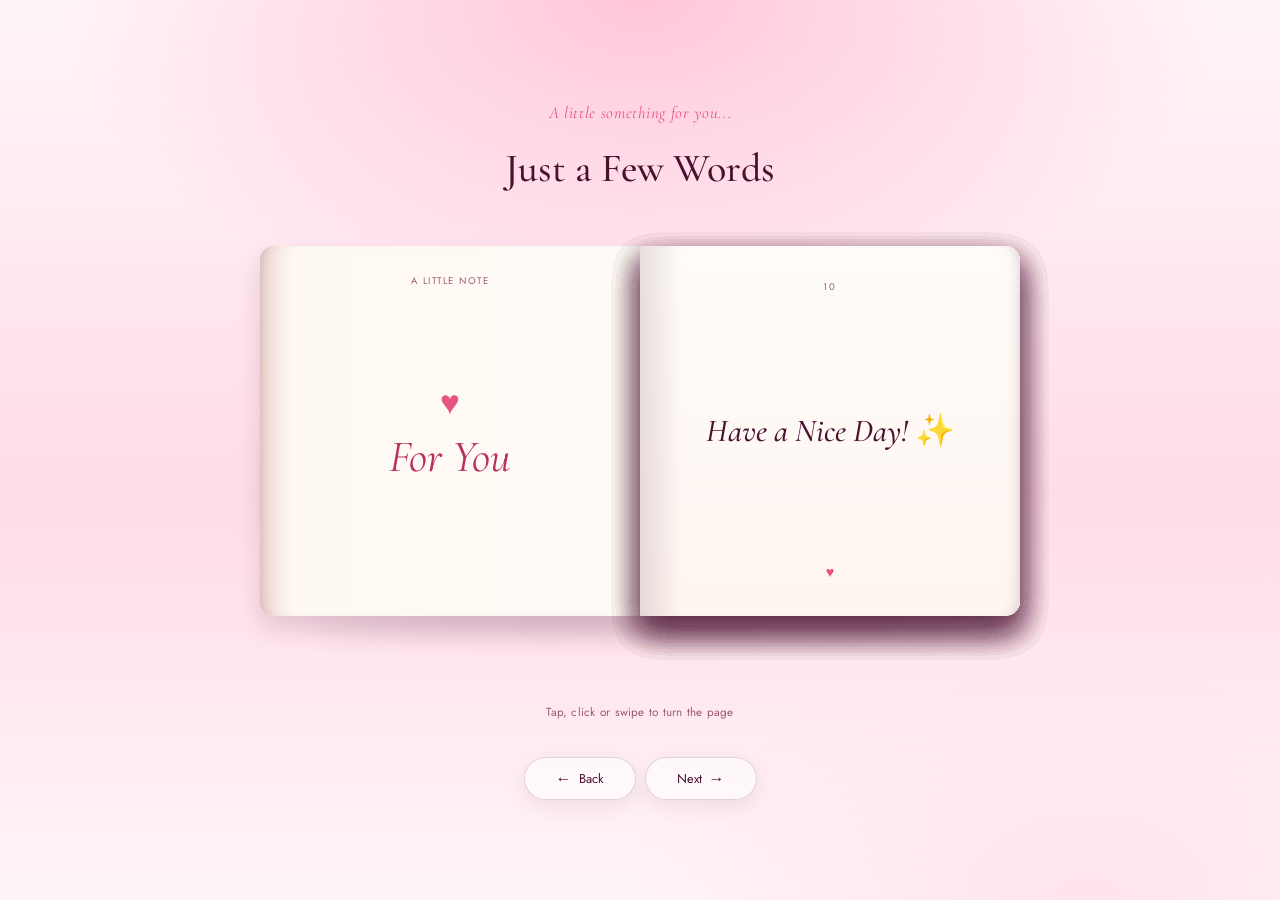
==== album.html @ 17372cab "Add files via upload" ====
<!DOCTYPE html>
<html lang="en">
<head>
    <meta charset="UTF-8">
    <meta name="viewport" content="width=device-width, initial-scale=1.0">
    <title>Album</title>
    <link rel="stylesheet" href="album.css">
</head>

<body>
    <canvas id="bg"></canvas>
    <div class="scene">
        <div class="heading">
            <p class="date">A little something for you...</p><br>
            <h1>Just a Few Words</h1><br><br>
        </div>
        <div class="book-wrap" id="bookWrap">
            <div class="book-shadow"></div>
            <div class="book" id="book">
                <div class="leftpage">
                    <div class="paper-inner">
                        <span class="small-label">A LITTLE NOTE</span>
                        <span class="page-heart">♥</span>
                        <span class="cover-title">For You</span>
                    </div>
                </div>
                <div class="page" data-i="0">
                    <div class="face front">
                        <div class="paper-inner"><span class="page-label">01</span>
                            <p>तुला माहिती...</p>
                        </div>
                    </div>
                    <div class="face back">
                        <div class="paper-inner"></div>
                    </div>
                </div>
                <div class="page" data-i="1">
                    <div class="face front">
                        <div class="paper-inner"><span class="page-label">02</span>
                            <p>तू खूप गोड दिसतेस.</p>
                        </div>
                    </div>
                    <div class="face back">
                        <div class="paper-inner"></div>
                    </div>
                </div>
                <div class="page" data-i="2">
                    <div class="face front">
                        <div class="paper-inner"><span class="page-label">03</span>
                            <p>तुझे डोळे...</p>
                        </div>
                    </div>
                    <div class="face back">
                        <div class="paper-inner"></div>
                    </div>
                </div>
                <div class="page" data-i="3">
                    <div class="face front">
                        <div class="paper-inner"><span class="page-label">04</span>
                            <p>तुझं हसू...</p>
                        </div>
                    </div>
                    <div class="face back">
                        <div class="paper-inner"></div>
                    </div>
                </div>
                <div class="page" data-i="4">
                    <div class="face front">
                        <div class="paper-inner"><span class="page-label">05</span>
                            <p>एखाद्याला घायाळ करतील.</p>
                        </div>
                    </div>
                    <div class="face back">
                        <div class="paper-inner"></div>
                    </div>
                </div>
                <div class="page" data-i="5">
                    <div class="face front">
                        <div class="paper-inner"><span class="page-label">06</span>
                            <p>खरंच खूप भारी आहेस तू.</p>
                        </div>
                    </div>
                    <div class="face back">
                        <div class="paper-inner"></div>
                    </div>
                </div>
                <div class="page" data-i="6">
                    <div class="face front">
                        <div class="paper-inner"><span class="page-label">07</span>
                            <p>म्हणूनच Maybe I Like You. <span class="heart">♥</span></p>
                        </div>
                    </div>
                    <div class="face back">
                        <div class="paper-inner"></div>
                    </div>
                </div>
                <div class="page" data-i="7">
                    <div class="face front">
                        <div class="paper-inner"><span class="page-label">08</span>
                            <p>काही चुकलं असेल तर Sorry.</p>
                        </div>
                    </div>
                    <div class="face back">
                        <div class="paper-inner"></div>
                    </div>
                </div>
                <div class="page" data-i="8">
                    <div class="face front">
                        <div class="paper-inner"><span class="page-label">09</span>
                            <p>Once Again, Happy Birthday! <span class="emoji">🎂</span></p>
                        </div>
                    </div>
                    <div class="face back">
                        <div class="paper-inner"></div>
                    </div>
                </div>
                <div class="page" data-i="9">
                    <div class="face front last-page">
                        <div class="paper-inner"><span class="page-label">10</span>
                            <p>Have a Nice Day! <span class="emoji">✨</span></p><span class="bottom-heart">♥</span>
                        </div>
                    </div>
                    <div class="face back">
                        <div class="paper-inner"></div>
                    </div>
                </div>
            </div>
        </div>
        <div class="controls"><br><br><br>
            <p class="book-hint" id="hint">Tap, click or swipe to turn the page</p><br>
            <div class="turns">
                <button class="turn prev" id="prevBtn" type="button"><span
                        class="arrow">←</span><span>Back</span></button>
                <button class="turn next" id="nextBtn" type="button"><span>Next</span><span
                        class="arrow">→</span></button>
            </div>
        </div>
        <div class="trail" id="trail" aria-label="Page progress"></div>
    </div>
    <script src="album_fixed.js"></script>
</body>

</html>
---- album.css ----
@import url('https://fonts.googleapis.com/css2?family=Cormorant+Garamond:ital,wght@0,400;0,500;0,600;1,500;1,600&family=Jost:wght@300;400;500&display=swap');

:root {
    --bg-a: #fff5f8;
    --bg-b: #ffdce9;
    --bg-c: #ffc6da;
    --rose: #e75480;
    --rose-deep: #b92f5d;
    --text: #4a1030;
    --muted: #9c5a72;
    --line: rgba(74, 16, 48, .16);
    --gold: #d9a54a;
    --ease: cubic-bezier(.22, .68, .28, 1)
}

* {
    box-sizing: border-box
}

html,
body {
    margin: 0;
    width: 100%;
    min-height: 100%;
    overflow: hidden;
    font-family: Jost, sans-serif;
    color: var(--text)
}

body {
    min-height: 100vh;
    display: flex;
    align-items: center;
    justify-content: center;
    background: radial-gradient(ellipse 70% 55% at 50% 0%, var(--bg-c), transparent 65%), radial-gradient(ellipse 60% 45% at 85% 100%, #ffe3ed, transparent 60%), linear-gradient(180deg, var(--bg-a), var(--bg-b) 55%, var(--bg-a))
}

canvas#bg {
    position: fixed;
    inset: 0;
    width: 100%;
    height: 100%;
    z-index: 0;
    pointer-events: none
}

.scene {
    position: relative;
    z-index: 2;
    width: 100%;
    min-height: 100vh;
    padding: 22px 16px 20px;
    display: flex;
    flex-direction: column;
    align-items: center;
    justify-content: center;
    gap: 12px
}

.heading {
    text-align: center;
    animation: titleIn .9s var(--ease) both
}

.date {
    margin: 0 0 2px;
    color: var(--rose);
    font-family: 'Cormorant Garamond', serif;
    font-style: italic;
    font-size: clamp(.82rem, 2.3vw, 1.05rem);
    letter-spacing: .04em
}

h1 {
    margin: 0;
    font-family: 'Cormorant Garamond', serif;
    font-size: clamp(1.7rem, 4.5vw, 2.5rem);
    font-weight: 500;
    line-height: 1
}

.book-wrap {
    position: relative;
    width: min(88vw, 760px);
    height: min(59vw, 370px);
    min-height: 235px;
    max-height: 370px;
    perspective: 2400px;
    touch-action: pan-y;
    animation: bookIn 1s .12s var(--ease) both
}

.book-shadow {
    position: absolute;
    left: 6%;
    right: 6%;
    bottom: -17px;
    height: 24px;
    background: rgba(74, 16, 48, .18);
    filter: blur(14px);
    border-radius: 50%
}

.book {
    position: absolute;
    inset: 0;
    transform-style: preserve-3d
}

.leftpage {
    position: absolute;
    inset: 0 auto 0 0;
    width: 50%;
    background: linear-gradient(90deg, #f0d8d2, #fff9f3 9%, #fffaf6);
    border-radius: 14px 3px 3px 14px;
    box-shadow: inset 10px 0 18px -15px rgba(74, 16, 48, .38), 0 13px 25px rgba(74, 16, 48, .14);
    display: flex;
    align-items: center;
    justify-content: center;
    padding: 16px
}

.paper-inner {
    width: 100%;
    height: 100%;
    display: flex;
    align-items: center;
    justify-content: center;
    flex-direction: column;
    text-align: center;
    position: relative
}

.small-label,
.page-label {
    position: absolute;
    top: 12px;
    font-family: Jost, sans-serif;
    font-size: .6rem;
    letter-spacing: .16em;
    color: var(--muted)
}

.small-label {
    left: 50%;
    transform: translateX(-50%)
}

.cover-title {
    font-family: 'Cormorant Garamond', serif;
    font-size: clamp(1.7rem, 4.5vw, 2.8rem);
    font-style: italic;
    color: var(--rose-deep);
    animation: softFloat 3s ease-in-out infinite
}

.page-heart {
    margin-bottom: 3px;
    font-size: clamp(1.4rem, 3.5vw, 2.1rem);
    color: var(--rose);
    animation: heartPulse 1.8s ease-in-out infinite
}

.page {
    position: absolute;
    top: 0;
    bottom: 0;
    left: 50%;
    width: 50%;
    transform-style: preserve-3d;
    transform-origin: left center;
    transition: transform 1.1s cubic-bezier(.45, .05, .35, 1);
    cursor: pointer
}

.face {
    position: absolute;
    inset: 0;
    display: flex;
    align-items: center;
    justify-content: center;
    padding: 22px clamp(18px, 3.5vw, 48px);
    text-align: center;
    backface-visibility: hidden;
    -webkit-backface-visibility: hidden;
    border-radius: 2px 15px 15px 2px;
    overflow: hidden
}

.front {
    z-index: 2;
    background: linear-gradient(90deg, rgba(74, 16, 48, .13), transparent 11%), linear-gradient(180deg, #fffdfa, #fff6f1);
    box-shadow: 0 15px 30px rgba(74, 16, 48, .17), inset -12px 0 18px -17px rgba(74, 16, 48, .4)
}

.back {
    transform: rotateY(180deg);
    background: linear-gradient(90deg, rgba(74, 16, 48, .11), transparent 12%), linear-gradient(180deg, #fbeee8, #f6e3dc)
}

.face:after {
    content: "";
    position: absolute;
    inset: 0;
    pointer-events: none;
    background: repeating-linear-gradient(0deg, rgba(120, 70, 50, .025) 0 1px, transparent 1px 4px);
    opacity: .6
}

.face p {
    position: relative;
    z-index: 2;
    margin: 0;
    max-width: 12em;
    font-family: 'Cormorant Garamond', serif;
    font-style: italic;
    font-weight: 500;
    font-size: clamp(1.25rem, 3.1vw, 2rem);
    line-height: 1.25;
    color: var(--text);
    text-wrap: balance;
    animation: textIn .8s .18s var(--ease) both
}

.page.flipping .front {
    box-shadow: inset 0 0 45px rgba(74, 16, 48, .14), 0 15px 30px rgba(74, 16, 48, .17)
}

.page.flipped {
    transform: rotateY(-180deg)
}

.page.flipped .front {
    pointer-events: none
}

.page.flipped .back p,
.page.flipping .front p {
    animation: textIn .75s var(--ease) both
}

.page-label {
    left: 50%;
    transform: translateX(-50%)
}

.heart {
    color: var(--rose);
    animation: heartPulse 1.8s ease-in-out infinite;
    display: inline-block
}

.emoji {
    font-style: normal
}

.bottom-heart {
    position: absolute;
    bottom: 12px;
    color: var(--rose);
    font-size: .9rem
}

.controls {
    display: flex;
    flex-direction: column;
    align-items: center;
    gap: 7px;
    min-height: 67px;
    animation: controlsIn .9s .25s var(--ease) both
}

.book-hint {
    margin: 0;
    color: var(--muted);
    font-size: .73rem;
    letter-spacing: .02em;
    text-align: center
}

.turns {
    display: flex;
    align-items: center;
    justify-content: center;
    gap: 9px
}

.turn {
    display: inline-flex;
    align-items: center;
    justify-content: center;
    gap: 7px;
    min-width: 112px;
    padding: 9px 14px;
    border: 1px solid var(--line);
    border-radius: 999px;
    background: rgba(255, 255, 255, .62);
    backdrop-filter: blur(8px);
    color: var(--text);
    font: 400 .8rem Jost, sans-serif;
    cursor: pointer;
    transition: .3s var(--ease);
    box-shadow: 0 7px 20px rgba(74, 16, 48, .08)
}

.turn:hover {
    transform: translateY(-2px);
    border-color: var(--rose);
    background: rgba(255, 255, 255, .86)
}

.turn:active {
    transform: scale(.96)
}

.turn:disabled {
    opacity: .35;
    cursor: default;
    transform: none
}

.arrow {
    font-size: 1rem;
    transition: transform .3s var(--ease)
}

.turn.prev:hover .arrow {
    transform: translateX(-3px)
}

.turn.next:hover .arrow {
    transform: translateX(3px)
}

.trail {
    position: fixed;
    bottom: 10px;
    left: 50%;
    transform: translateX(-50%);
    display: flex;
    gap: 6px;
    z-index: 8
}

.trail span {
    width: 5px;
    height: 5px;
    border-radius: 50%;
    background: rgba(74, 16, 48, .18);
    transition: .35s
}

.trail span.done {
    background: rgba(74, 16, 48, .18)
}

.trail span.now {
    width: 5px;
    border-radius: 50%;
    background: rgba(74, 16, 48, .18);
    box-shadow: none
}

body.leaving .scene {
    animation: fadeOut .65s var(--ease) forwards
}

@keyframes titleIn {
    from {
        opacity: 0;
        transform: translateY(-15px)
    }

    to {
        opacity: 1;
        transform: translateY(0)
    }
}

@keyframes bookIn {
    from {
        opacity: 0;
        transform: translateY(18px) scale(.97)
    }

    to {
        opacity: 1;
        transform: translateY(0) scale(1)
    }
}

@keyframes controlsIn {
    from {
        opacity: 0;
        transform: translateY(12px)
    }

    to {
        opacity: 1;
        transform: translateY(0)
    }
}

@keyframes textIn {
    from {
        opacity: 0;
        transform: translateY(12px) scale(.97)
    }

    to {
        opacity: 1;
        transform: translateY(0) scale(1)
    }
}

@keyframes softFloat {

    0%,
    100% {
        transform: translateY(0)
    }

    50% {
        transform: translateY(-3px)
    }
}

@keyframes heartPulse {

    0%,
    100% {
        transform: scale(1)
    }

    50% {
        transform: scale(1.08)
    }
}

@keyframes fadeOut {
    to {
        opacity: 0;
        transform: scale(.98);
        filter: blur(2px)
    }
}

@media(max-width:600px) {
    .scene {
        padding: 12px 9px 24px;
        gap: 8px
    }

    .heading {
        margin-bottom: 1px
    }

    .date {
        font-size: .76rem
    }

    h1 {
        font-size: 1.55rem
    }

    .book-wrap {
        width: 94vw;
        height: 60vw;
        min-height: 205px;
        max-height: 275px
    }

    .face {
        padding: 21px 13px
    }

    .face p {
        font-size: clamp(1.03rem, 5.4vw, 1.42rem);
        line-height: 1.2;
        max-width: 10.5em
    }

    .leftpage {
        padding: 9px
    }

    .cover-title {
        font-size: 1.55rem
    }

    .page-heart {
        font-size: 1.25rem
    }

    .small-label,
    .page-label {
        top: 9px;
        font-size: .47rem
    }

    .bottom-heart {
        bottom: 8px;
        font-size: .75rem
    }

    .controls {
        gap: 5px;
        min-height: 59px
    }

    .book-hint {
        font-size: .63rem
    }

    .turns {
        gap: 6px
    }

    .turn {
        min-width: 92px;
        padding: 8px 10px;
        font-size: .72rem
    }

    .trail {
        bottom: 7px;
        gap: 5px
    }

    .trail span {
        width: 4px;
        height: 4px
    }

    .trail span.now {
        width: 4px
    }
}

@media(max-width:380px) {
    .scene {
        padding-top: 8px;
        gap: 6px
    }

    h1 {
        font-size: 1.4rem
    }

    .book-wrap {
        height: 58vw;
        min-height: 190px;
        max-height: 235px
    }

    .face {
        padding: 18px 10px
    }

    .face p {
        font-size: 1rem
    }

    .turn {
        min-width: 85px;
        padding: 7px 8px;
        font-size: .68rem
    }

    .book-hint {
        font-size: .58rem
    }
}

@media(max-height:650px) and (min-width:601px) {
    .scene {
        padding: 8px 16px;
        gap: 7px
    }

    .book-wrap {
        height: min(55vh, 320px)
    }

    .controls {
        min-height: 55px
    }
}

@media(prefers-reduced-motion:reduce) {

    .page,
    .turn,
    .trail span,
    .heading,
    .book-wrap,
    .controls,
    .face p,
    .cover-title,
    .page-heart,
    .heart {
        animation: none;
        transition: none
    }
}
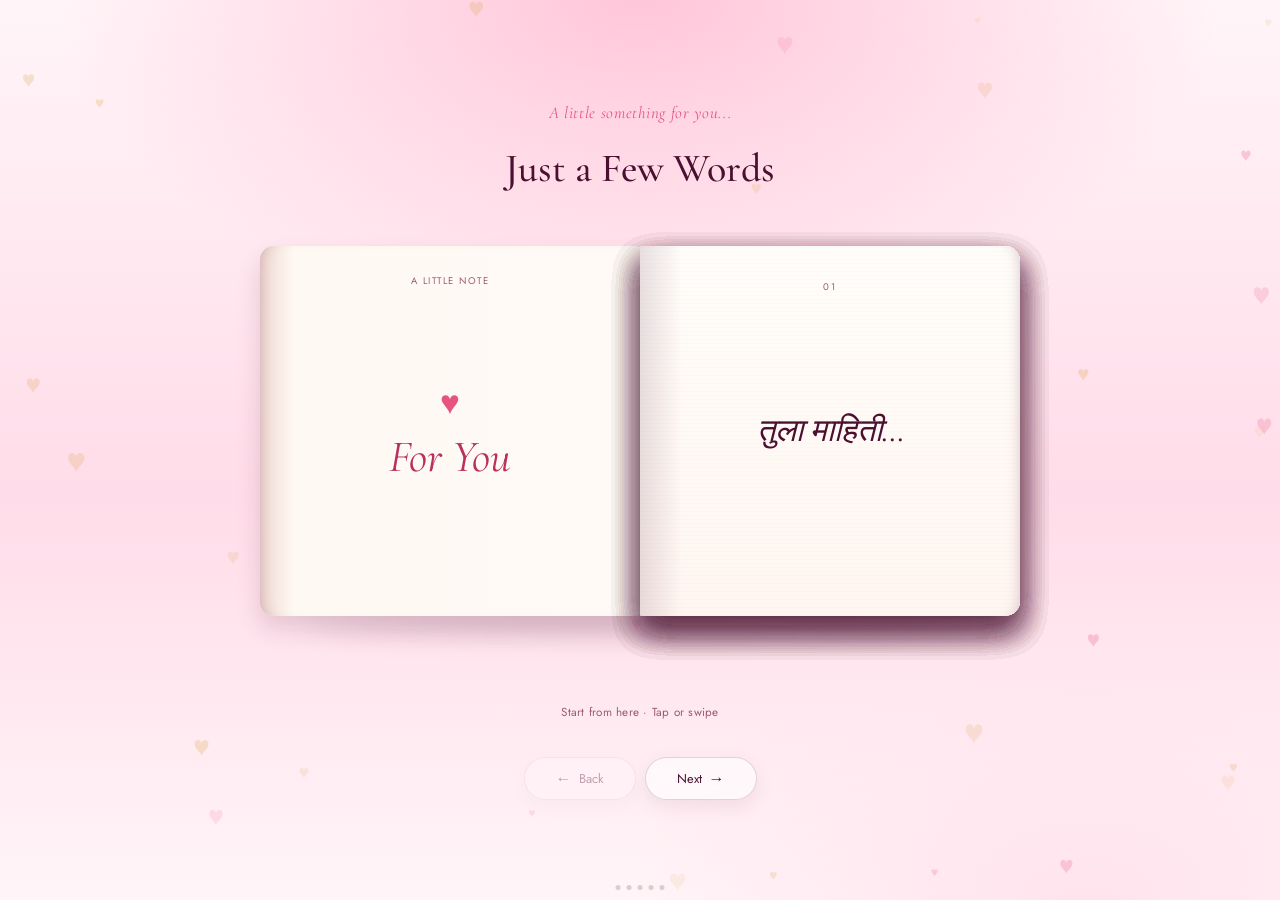
==== commit e4645632: "Add files via upload" ====
--- a/album.html
+++ b/album.html
@@ -1,143 +1,49 @@
 <!DOCTYPE html>
 <html lang="en">
 <head>
-    <meta charset="UTF-8">
-    <meta name="viewport" content="width=device-width, initial-scale=1.0">
-    <title>Album</title>
-    <link rel="stylesheet" href="album.css">
+<meta charset="UTF-8">
+<meta name="viewport" content="width=device-width, initial-scale=1.0">
+<title>A Little Birthday Book</title>
+<link rel="stylesheet" href="album.css">
 </head>
-
 <body>
-    <canvas id="bg"></canvas>
-    <div class="scene">
-        <div class="heading">
-            <p class="date">A little something for you...</p><br>
-            <h1>Just a Few Words</h1><br><br>
-        </div>
-        <div class="book-wrap" id="bookWrap">
-            <div class="book-shadow"></div>
-            <div class="book" id="book">
-                <div class="leftpage">
-                    <div class="paper-inner">
-                        <span class="small-label">A LITTLE NOTE</span>
-                        <span class="page-heart">♥</span>
-                        <span class="cover-title">For You</span>
-                    </div>
-                </div>
-                <div class="page" data-i="0">
-                    <div class="face front">
-                        <div class="paper-inner"><span class="page-label">01</span>
-                            <p>तुला माहिती...</p>
-                        </div>
-                    </div>
-                    <div class="face back">
-                        <div class="paper-inner"></div>
-                    </div>
-                </div>
-                <div class="page" data-i="1">
-                    <div class="face front">
-                        <div class="paper-inner"><span class="page-label">02</span>
-                            <p>तू खूप गोड दिसतेस.</p>
-                        </div>
-                    </div>
-                    <div class="face back">
-                        <div class="paper-inner"></div>
-                    </div>
-                </div>
-                <div class="page" data-i="2">
-                    <div class="face front">
-                        <div class="paper-inner"><span class="page-label">03</span>
-                            <p>तुझे डोळे...</p>
-                        </div>
-                    </div>
-                    <div class="face back">
-                        <div class="paper-inner"></div>
-                    </div>
-                </div>
-                <div class="page" data-i="3">
-                    <div class="face front">
-                        <div class="paper-inner"><span class="page-label">04</span>
-                            <p>तुझं हसू...</p>
-                        </div>
-                    </div>
-                    <div class="face back">
-                        <div class="paper-inner"></div>
-                    </div>
-                </div>
-                <div class="page" data-i="4">
-                    <div class="face front">
-                        <div class="paper-inner"><span class="page-label">05</span>
-                            <p>एखाद्याला घायाळ करतील.</p>
-                        </div>
-                    </div>
-                    <div class="face back">
-                        <div class="paper-inner"></div>
-                    </div>
-                </div>
-                <div class="page" data-i="5">
-                    <div class="face front">
-                        <div class="paper-inner"><span class="page-label">06</span>
-                            <p>खरंच खूप भारी आहेस तू.</p>
-                        </div>
-                    </div>
-                    <div class="face back">
-                        <div class="paper-inner"></div>
-                    </div>
-                </div>
-                <div class="page" data-i="6">
-                    <div class="face front">
-                        <div class="paper-inner"><span class="page-label">07</span>
-                            <p>म्हणूनच Maybe I Like You. <span class="heart">♥</span></p>
-                        </div>
-                    </div>
-                    <div class="face back">
-                        <div class="paper-inner"></div>
-                    </div>
-                </div>
-                <div class="page" data-i="7">
-                    <div class="face front">
-                        <div class="paper-inner"><span class="page-label">08</span>
-                            <p>काही चुकलं असेल तर Sorry.</p>
-                        </div>
-                    </div>
-                    <div class="face back">
-                        <div class="paper-inner"></div>
-                    </div>
-                </div>
-                <div class="page" data-i="8">
-                    <div class="face front">
-                        <div class="paper-inner"><span class="page-label">09</span>
-                            <p>Once Again, Happy Birthday! <span class="emoji">🎂</span></p>
-                        </div>
-                    </div>
-                    <div class="face back">
-                        <div class="paper-inner"></div>
-                    </div>
-                </div>
-                <div class="page" data-i="9">
-                    <div class="face front last-page">
-                        <div class="paper-inner"><span class="page-label">10</span>
-                            <p>Have a Nice Day! <span class="emoji">✨</span></p><span class="bottom-heart">♥</span>
-                        </div>
-                    </div>
-                    <div class="face back">
-                        <div class="paper-inner"></div>
-                    </div>
-                </div>
-            </div>
-        </div>
-        <div class="controls"><br><br><br>
-            <p class="book-hint" id="hint">Tap, click or swipe to turn the page</p><br>
-            <div class="turns">
-                <button class="turn prev" id="prevBtn" type="button"><span
-                        class="arrow">←</span><span>Back</span></button>
-                <button class="turn next" id="nextBtn" type="button"><span>Next</span><span
-                        class="arrow">→</span></button>
-            </div>
-        </div>
-        <div class="trail" id="trail" aria-label="Page progress"></div>
-    </div>
-    <script src="album_fixed.js"></script>
+<canvas id="bg"></canvas>
+<div class="scene">
+<div class="heading">
+<p class="date">A little something for you...</p><br>
+<h1>Just a Few Words</h1><br><br>
+</div>
+<div class="book-wrap" id="bookWrap">
+<div class="book-shadow"></div>
+<div class="book" id="book">
+<div class="leftpage">
+<div class="paper-inner">
+<span class="small-label">A LITTLE NOTE</span>
+<span class="page-heart">♥</span>
+<span class="cover-title">For You</span>
+</div>
+</div>
+<div class="page" data-i="0"><div class="face front"><div class="paper-inner"><span class="page-label">01</span><p>तुला माहिती...</p></div></div><div class="face back"><div class="paper-inner"></div></div></div>
+<div class="page" data-i="1"><div class="face front"><div class="paper-inner"><span class="page-label">02</span><p>तू खूप गोड दिसतेस.</p></div></div><div class="face back"><div class="paper-inner"></div></div></div>
+<div class="page" data-i="2"><div class="face front"><div class="paper-inner"><span class="page-label">03</span><p>तुझे डोळे...</p></div></div><div class="face back"><div class="paper-inner"></div></div></div>
+<div class="page" data-i="3"><div class="face front"><div class="paper-inner"><span class="page-label">04</span><p>तुझं हसू...</p></div></div><div class="face back"><div class="paper-inner"></div></div></div>
+<div class="page" data-i="4"><div class="face front"><div class="paper-inner"><span class="page-label">05</span><p>एखाद्याला घायाळ करतील.</p></div></div><div class="face back"><div class="paper-inner"></div></div></div>
+<div class="page" data-i="5"><div class="face front"><div class="paper-inner"><span class="page-label">06</span><p>खरंच खूप भारी आहेस तू.</p></div></div><div class="face back"><div class="paper-inner"></div></div></div>
+<div class="page" data-i="6"><div class="face front"><div class="paper-inner"><span class="page-label">07</span><p>म्हणूनच Maybe I Like You. <span class="heart">♥</span></p></div></div><div class="face back"><div class="paper-inner"></div></div></div>
+<div class="page" data-i="7"><div class="face front"><div class="paper-inner"><span class="page-label">08</span><p>काही चुकलं असेल तर Sorry.</p></div></div><div class="face back"><div class="paper-inner"></div></div></div>
+<div class="page" data-i="8"><div class="face front"><div class="paper-inner"><span class="page-label">09</span><p>Once Again, Happy Birthday! <span class="emoji">🎂</span></p></div></div><div class="face back"><div class="paper-inner"></div></div></div>
+<div class="page" data-i="9"><div class="face front last-page"><div class="paper-inner"><span class="page-label">10</span><p>Have a Nice Day! <span class="emoji">✨</span></p><span class="bottom-heart">♥</span></div></div><div class="face back"><div class="paper-inner"></div></div></div>
+</div>
+</div>
+<div class="controls"><br><br><br>
+<p class="book-hint" id="hint">Tap, click or swipe to turn the page</p><br>
+<div class="turns">
+<button class="turn prev" id="prevBtn" type="button"><span class="arrow">←</span><span>Back</span></button>
+<button class="turn next" id="nextBtn" type="button"><span>Next</span><span class="arrow">→</span></button>
+</div>
+</div>
+<div class="trail" id="trail" aria-label="Page progress"></div>
+</div>
+<script src="album.js"></script>
 </body>
-
-</html>+</html>
--- a/album.css
+++ b/album.css
@@ -1,605 +1,93 @@
 @import url('https://fonts.googleapis.com/css2?family=Cormorant+Garamond:ital,wght@0,400;0,500;0,600;1,500;1,600&family=Jost:wght@300;400;500&display=swap');
-
-:root {
-    --bg-a: #fff5f8;
-    --bg-b: #ffdce9;
-    --bg-c: #ffc6da;
-    --rose: #e75480;
-    --rose-deep: #b92f5d;
-    --text: #4a1030;
-    --muted: #9c5a72;
-    --line: rgba(74, 16, 48, .16);
-    --gold: #d9a54a;
-    --ease: cubic-bezier(.22, .68, .28, 1)
+:root{--bg-a:#fff5f8;--bg-b:#ffdce9;--bg-c:#ffc6da;--rose:#e75480;--rose-deep:#b92f5d;--text:#4a1030;--muted:#9c5a72;--line:rgba(74,16,48,.16);--gold:#d9a54a;--ease:cubic-bezier(.22,.68,.28,1)}
+*{box-sizing:border-box}
+html,body{margin:0;width:100%;min-height:100%;overflow:hidden;font-family:Jost,sans-serif;color:var(--text)}
+body{min-height:100vh;display:flex;align-items:center;justify-content:center;background:radial-gradient(ellipse 70% 55% at 50% 0%,var(--bg-c),transparent 65%),radial-gradient(ellipse 60% 45% at 85% 100%,#ffe3ed,transparent 60%),linear-gradient(180deg,var(--bg-a),var(--bg-b) 55%,var(--bg-a))}
+canvas#bg{position:fixed;inset:0;width:100%;height:100%;z-index:0;pointer-events:none}
+.scene{position:relative;z-index:2;width:100%;min-height:100vh;padding:22px 16px 20px;display:flex;flex-direction:column;align-items:center;justify-content:center;gap:12px}
+.heading{text-align:center;animation:titleIn .9s var(--ease) both}
+.date{margin:0 0 2px;color:var(--rose);font-family:'Cormorant Garamond',serif;font-style:italic;font-size:clamp(.82rem,2.3vw,1.05rem);letter-spacing:.04em}
+h1{margin:0;font-family:'Cormorant Garamond',serif;font-size:clamp(1.7rem,4.5vw,2.5rem);font-weight:500;line-height:1}
+.book-wrap{position:relative;width:min(88vw,760px);height:min(59vw,370px);min-height:235px;max-height:370px;perspective:2400px;touch-action:pan-y;animation:bookIn 1s .12s var(--ease) both}
+.book-shadow{position:absolute;left:6%;right:6%;bottom:-17px;height:24px;background:rgba(74,16,48,.18);filter:blur(14px);border-radius:50%}
+.book{position:absolute;inset:0;transform-style:preserve-3d}
+.leftpage{position:absolute;inset:0 auto 0 0;width:50%;background:linear-gradient(90deg,#f0d8d2,#fff9f3 9%,#fffaf6);border-radius:14px 3px 3px 14px;box-shadow:inset 10px 0 18px -15px rgba(74,16,48,.38),0 13px 25px rgba(74,16,48,.14);display:flex;align-items:center;justify-content:center;padding:16px}
+.paper-inner{width:100%;height:100%;display:flex;align-items:center;justify-content:center;flex-direction:column;text-align:center;position:relative}
+.small-label,.page-label{position:absolute;top:12px;font-family:Jost,sans-serif;font-size:.6rem;letter-spacing:.16em;color:var(--muted)}
+.small-label{left:50%;transform:translateX(-50%)}
+.cover-title{font-family:'Cormorant Garamond',serif;font-size:clamp(1.7rem,4.5vw,2.8rem);font-style:italic;color:var(--rose-deep);animation:softFloat 3s ease-in-out infinite}
+.page-heart{margin-bottom:3px;font-size:clamp(1.4rem,3.5vw,2.1rem);color:var(--rose);animation:heartPulse 1.8s ease-in-out infinite}
+.page{position:absolute;top:0;bottom:0;left:50%;width:50%;transform-style:preserve-3d;transform-origin:left center;transition:transform 1.1s cubic-bezier(.45,.05,.35,1);cursor:pointer}
+.face{position:absolute;inset:0;display:flex;align-items:center;justify-content:center;padding:22px clamp(18px,3.5vw,48px);text-align:center;backface-visibility:hidden;-webkit-backface-visibility:hidden;border-radius:2px 15px 15px 2px;overflow:hidden}
+.front{z-index:2;background:linear-gradient(90deg,rgba(74,16,48,.13),transparent 11%),linear-gradient(180deg,#fffdfa,#fff6f1);box-shadow:0 15px 30px rgba(74,16,48,.17),inset -12px 0 18px -17px rgba(74,16,48,.4)}
+.back{transform:rotateY(180deg);background:linear-gradient(90deg,rgba(74,16,48,.11),transparent 12%),linear-gradient(180deg,#fbeee8,#f6e3dc)}
+.face:after{content:"";position:absolute;inset:0;pointer-events:none;background:repeating-linear-gradient(0deg,rgba(120,70,50,.025) 0 1px,transparent 1px 4px);opacity:.6}
+.face p{position:relative;z-index:2;margin:0;max-width:12em;font-family:'Cormorant Garamond',serif;font-style:italic;font-weight:500;font-size:clamp(1.25rem,3.1vw,2rem);line-height:1.25;color:var(--text);text-wrap:balance;animation:textIn .8s .18s var(--ease) both}
+.page.flipping .front{box-shadow:inset 0 0 45px rgba(74,16,48,.14),0 15px 30px rgba(74,16,48,.17)}
+.page.flipped{transform:rotateY(-180deg)}
+.page.flipped .front{pointer-events:none}
+.page.flipped .back p,.page.flipping .front p{animation:textIn .75s var(--ease) both}
+.page-label{left:50%;transform:translateX(-50%)}
+.heart{color:var(--rose);animation:heartPulse 1.8s ease-in-out infinite;display:inline-block}
+.emoji{font-style:normal}
+.bottom-heart{position:absolute;bottom:12px;color:var(--rose);font-size:.9rem}
+.controls{display:flex;flex-direction:column;align-items:center;gap:7px;min-height:67px;animation:controlsIn .9s .25s var(--ease) both}
+.book-hint{margin:0;color:var(--muted);font-size:.73rem;letter-spacing:.02em;text-align:center}
+.turns{display:flex;align-items:center;justify-content:center;gap:9px}
+.turn{display:inline-flex;align-items:center;justify-content:center;gap:7px;min-width:112px;padding:9px 14px;border:1px solid var(--line);border-radius:999px;background:rgba(255,255,255,.62);backdrop-filter:blur(8px);color:var(--text);font:400 .8rem Jost,sans-serif;cursor:pointer;transition:.3s var(--ease);box-shadow:0 7px 20px rgba(74,16,48,.08)}
+.turn:hover{transform:translateY(-2px);border-color:var(--rose);background:rgba(255,255,255,.86)}
+.turn:active{transform:scale(.96)}
+.turn:disabled{opacity:.35;cursor:default;transform:none}
+.arrow{font-size:1rem;transition:transform .3s var(--ease)}
+.turn.prev:hover .arrow{transform:translateX(-3px)}
+.turn.next:hover .arrow{transform:translateX(3px)}
+.trail{position:fixed;bottom:10px;left:50%;transform:translateX(-50%);display:flex;gap:6px;z-index:8}
+.trail span{width:5px;height:5px;border-radius:50%;background:rgba(74,16,48,.18);transition:.35s}
+.trail span.done{background:rgba(74,16,48,.18)}
+.trail span.now{width:5px;border-radius:50%;background:rgba(74,16,48,.18);box-shadow:none}
+body.leaving .scene{animation:fadeOut .65s var(--ease) forwards}
+@keyframes titleIn{from{opacity:0;transform:translateY(-15px)}to{opacity:1;transform:translateY(0)}}
+@keyframes bookIn{from{opacity:0;transform:translateY(18px) scale(.97)}to{opacity:1;transform:translateY(0) scale(1)}}
+@keyframes controlsIn{from{opacity:0;transform:translateY(12px)}to{opacity:1;transform:translateY(0)}}
+@keyframes textIn{from{opacity:0;transform:translateY(12px) scale(.97)}to{opacity:1;transform:translateY(0) scale(1)}}
+@keyframes softFloat{0%,100%{transform:translateY(0)}50%{transform:translateY(-3px)}}
+@keyframes heartPulse{0%,100%{transform:scale(1)}50%{transform:scale(1.08)}}
+@keyframes fadeOut{to{opacity:0;transform:scale(.98);filter:blur(2px)}}
+@media(max-width:600px){
+.scene{padding:12px 9px 24px;gap:8px}
+.heading{margin-bottom:1px}
+.date{font-size:.76rem}
+h1{font-size:1.55rem}
+.book-wrap{width:94vw;height:60vw;min-height:205px;max-height:275px}
+.face{padding:21px 13px}
+.face p{font-size:clamp(1.03rem,5.4vw,1.42rem);line-height:1.2;max-width:10.5em}
+.leftpage{padding:9px}
+.cover-title{font-size:1.55rem}
+.page-heart{font-size:1.25rem}
+.small-label,.page-label{top:9px;font-size:.47rem}
+.bottom-heart{bottom:8px;font-size:.75rem}
+.controls{gap:5px;min-height:59px}
+.book-hint{font-size:.63rem}
+.turns{gap:6px}
+.turn{min-width:92px;padding:8px 10px;font-size:.72rem}
+.trail{bottom:7px;gap:5px}
+.trail span{width:4px;height:4px}
+.trail span.now{width:4px}
 }
-
-* {
-    box-sizing: border-box
+@media(max-width:380px){
+.scene{padding-top:8px;gap:6px}
+h1{font-size:1.4rem}
+.book-wrap{height:58vw;min-height:190px;max-height:235px}
+.face{padding:18px 10px}
+.face p{font-size:1rem}
+.turn{min-width:85px;padding:7px 8px;font-size:.68rem}
+.book-hint{font-size:.58rem}
 }
-
-html,
-body {
-    margin: 0;
-    width: 100%;
-    min-height: 100%;
-    overflow: hidden;
-    font-family: Jost, sans-serif;
-    color: var(--text)
+@media(max-height:650px) and (min-width:601px){
+.scene{padding:8px 16px;gap:7px}
+.book-wrap{height:min(55vh,320px)}
+.controls{min-height:55px}
 }
-
-body {
-    min-height: 100vh;
-    display: flex;
-    align-items: center;
-    justify-content: center;
-    background: radial-gradient(ellipse 70% 55% at 50% 0%, var(--bg-c), transparent 65%), radial-gradient(ellipse 60% 45% at 85% 100%, #ffe3ed, transparent 60%), linear-gradient(180deg, var(--bg-a), var(--bg-b) 55%, var(--bg-a))
+@media(prefers-reduced-motion:reduce){
+.page,.turn,.trail span,.heading,.book-wrap,.controls,.face p,.cover-title,.page-heart,.heart{animation:none;transition:none}
 }
-
-canvas#bg {
-    position: fixed;
-    inset: 0;
-    width: 100%;
-    height: 100%;
-    z-index: 0;
-    pointer-events: none
-}
-
-.scene {
-    position: relative;
-    z-index: 2;
-    width: 100%;
-    min-height: 100vh;
-    padding: 22px 16px 20px;
-    display: flex;
-    flex-direction: column;
-    align-items: center;
-    justify-content: center;
-    gap: 12px
-}
-
-.heading {
-    text-align: center;
-    animation: titleIn .9s var(--ease) both
-}
-
-.date {
-    margin: 0 0 2px;
-    color: var(--rose);
-    font-family: 'Cormorant Garamond', serif;
-    font-style: italic;
-    font-size: clamp(.82rem, 2.3vw, 1.05rem);
-    letter-spacing: .04em
-}
-
-h1 {
-    margin: 0;
-    font-family: 'Cormorant Garamond', serif;
-    font-size: clamp(1.7rem, 4.5vw, 2.5rem);
-    font-weight: 500;
-    line-height: 1
-}
-
-.book-wrap {
-    position: relative;
-    width: min(88vw, 760px);
-    height: min(59vw, 370px);
-    min-height: 235px;
-    max-height: 370px;
-    perspective: 2400px;
-    touch-action: pan-y;
-    animation: bookIn 1s .12s var(--ease) both
-}
-
-.book-shadow {
-    position: absolute;
-    left: 6%;
-    right: 6%;
-    bottom: -17px;
-    height: 24px;
-    background: rgba(74, 16, 48, .18);
-    filter: blur(14px);
-    border-radius: 50%
-}
-
-.book {
-    position: absolute;
-    inset: 0;
-    transform-style: preserve-3d
-}
-
-.leftpage {
-    position: absolute;
-    inset: 0 auto 0 0;
-    width: 50%;
-    background: linear-gradient(90deg, #f0d8d2, #fff9f3 9%, #fffaf6);
-    border-radius: 14px 3px 3px 14px;
-    box-shadow: inset 10px 0 18px -15px rgba(74, 16, 48, .38), 0 13px 25px rgba(74, 16, 48, .14);
-    display: flex;
-    align-items: center;
-    justify-content: center;
-    padding: 16px
-}
-
-.paper-inner {
-    width: 100%;
-    height: 100%;
-    display: flex;
-    align-items: center;
-    justify-content: center;
-    flex-direction: column;
-    text-align: center;
-    position: relative
-}
-
-.small-label,
-.page-label {
-    position: absolute;
-    top: 12px;
-    font-family: Jost, sans-serif;
-    font-size: .6rem;
-    letter-spacing: .16em;
-    color: var(--muted)
-}
-
-.small-label {
-    left: 50%;
-    transform: translateX(-50%)
-}
-
-.cover-title {
-    font-family: 'Cormorant Garamond', serif;
-    font-size: clamp(1.7rem, 4.5vw, 2.8rem);
-    font-style: italic;
-    color: var(--rose-deep);
-    animation: softFloat 3s ease-in-out infinite
-}
-
-.page-heart {
-    margin-bottom: 3px;
-    font-size: clamp(1.4rem, 3.5vw, 2.1rem);
-    color: var(--rose);
-    animation: heartPulse 1.8s ease-in-out infinite
-}
-
-.page {
-    position: absolute;
-    top: 0;
-    bottom: 0;
-    left: 50%;
-    width: 50%;
-    transform-style: preserve-3d;
-    transform-origin: left center;
-    transition: transform 1.1s cubic-bezier(.45, .05, .35, 1);
-    cursor: pointer
-}
-
-.face {
-    position: absolute;
-    inset: 0;
-    display: flex;
-    align-items: center;
-    justify-content: center;
-    padding: 22px clamp(18px, 3.5vw, 48px);
-    text-align: center;
-    backface-visibility: hidden;
-    -webkit-backface-visibility: hidden;
-    border-radius: 2px 15px 15px 2px;
-    overflow: hidden
-}
-
-.front {
-    z-index: 2;
-    background: linear-gradient(90deg, rgba(74, 16, 48, .13), transparent 11%), linear-gradient(180deg, #fffdfa, #fff6f1);
-    box-shadow: 0 15px 30px rgba(74, 16, 48, .17), inset -12px 0 18px -17px rgba(74, 16, 48, .4)
-}
-
-.back {
-    transform: rotateY(180deg);
-    background: linear-gradient(90deg, rgba(74, 16, 48, .11), transparent 12%), linear-gradient(180deg, #fbeee8, #f6e3dc)
-}
-
-.face:after {
-    content: "";
-    position: absolute;
-    inset: 0;
-    pointer-events: none;
-    background: repeating-linear-gradient(0deg, rgba(120, 70, 50, .025) 0 1px, transparent 1px 4px);
-    opacity: .6
-}
-
-.face p {
-    position: relative;
-    z-index: 2;
-    margin: 0;
-    max-width: 12em;
-    font-family: 'Cormorant Garamond', serif;
-    font-style: italic;
-    font-weight: 500;
-    font-size: clamp(1.25rem, 3.1vw, 2rem);
-    line-height: 1.25;
-    color: var(--text);
-    text-wrap: balance;
-    animation: textIn .8s .18s var(--ease) both
-}
-
-.page.flipping .front {
-    box-shadow: inset 0 0 45px rgba(74, 16, 48, .14), 0 15px 30px rgba(74, 16, 48, .17)
-}
-
-.page.flipped {
-    transform: rotateY(-180deg)
-}
-
-.page.flipped .front {
-    pointer-events: none
-}
-
-.page.flipped .back p,
-.page.flipping .front p {
-    animation: textIn .75s var(--ease) both
-}
-
-.page-label {
-    left: 50%;
-    transform: translateX(-50%)
-}
-
-.heart {
-    color: var(--rose);
-    animation: heartPulse 1.8s ease-in-out infinite;
-    display: inline-block
-}
-
-.emoji {
-    font-style: normal
-}
-
-.bottom-heart {
-    position: absolute;
-    bottom: 12px;
-    color: var(--rose);
-    font-size: .9rem
-}
-
-.controls {
-    display: flex;
-    flex-direction: column;
-    align-items: center;
-    gap: 7px;
-    min-height: 67px;
-    animation: controlsIn .9s .25s var(--ease) both
-}
-
-.book-hint {
-    margin: 0;
-    color: var(--muted);
-    font-size: .73rem;
-    letter-spacing: .02em;
-    text-align: center
-}
-
-.turns {
-    display: flex;
-    align-items: center;
-    justify-content: center;
-    gap: 9px
-}
-
-.turn {
-    display: inline-flex;
-    align-items: center;
-    justify-content: center;
-    gap: 7px;
-    min-width: 112px;
-    padding: 9px 14px;
-    border: 1px solid var(--line);
-    border-radius: 999px;
-    background: rgba(255, 255, 255, .62);
-    backdrop-filter: blur(8px);
-    color: var(--text);
-    font: 400 .8rem Jost, sans-serif;
-    cursor: pointer;
-    transition: .3s var(--ease);
-    box-shadow: 0 7px 20px rgba(74, 16, 48, .08)
-}
-
-.turn:hover {
-    transform: translateY(-2px);
-    border-color: var(--rose);
-    background: rgba(255, 255, 255, .86)
-}
-
-.turn:active {
-    transform: scale(.96)
-}
-
-.turn:disabled {
-    opacity: .35;
-    cursor: default;
-    transform: none
-}
-
-.arrow {
-    font-size: 1rem;
-    transition: transform .3s var(--ease)
-}
-
-.turn.prev:hover .arrow {
-    transform: translateX(-3px)
-}
-
-.turn.next:hover .arrow {
-    transform: translateX(3px)
-}
-
-.trail {
-    position: fixed;
-    bottom: 10px;
-    left: 50%;
-    transform: translateX(-50%);
-    display: flex;
-    gap: 6px;
-    z-index: 8
-}
-
-.trail span {
-    width: 5px;
-    height: 5px;
-    border-radius: 50%;
-    background: rgba(74, 16, 48, .18);
-    transition: .35s
-}
-
-.trail span.done {
-    background: rgba(74, 16, 48, .18)
-}
-
-.trail span.now {
-    width: 5px;
-    border-radius: 50%;
-    background: rgba(74, 16, 48, .18);
-    box-shadow: none
-}
-
-body.leaving .scene {
-    animation: fadeOut .65s var(--ease) forwards
-}
-
-@keyframes titleIn {
-    from {
-        opacity: 0;
-        transform: translateY(-15px)
-    }
-
-    to {
-        opacity: 1;
-        transform: translateY(0)
-    }
-}
-
-@keyframes bookIn {
-    from {
-        opacity: 0;
-        transform: translateY(18px) scale(.97)
-    }
-
-    to {
-        opacity: 1;
-        transform: translateY(0) scale(1)
-    }
-}
-
-@keyframes controlsIn {
-    from {
-        opacity: 0;
-        transform: translateY(12px)
-    }
-
-    to {
-        opacity: 1;
-        transform: translateY(0)
-    }
-}
-
-@keyframes textIn {
-    from {
-        opacity: 0;
-        transform: translateY(12px) scale(.97)
-    }
-
-    to {
-        opacity: 1;
-        transform: translateY(0) scale(1)
-    }
-}
-
-@keyframes softFloat {
-
-    0%,
-    100% {
-        transform: translateY(0)
-    }
-
-    50% {
-        transform: translateY(-3px)
-    }
-}
-
-@keyframes heartPulse {
-
-    0%,
-    100% {
-        transform: scale(1)
-    }
-
-    50% {
-        transform: scale(1.08)
-    }
-}
-
-@keyframes fadeOut {
-    to {
-        opacity: 0;
-        transform: scale(.98);
-        filter: blur(2px)
-    }
-}
-
-@media(max-width:600px) {
-    .scene {
-        padding: 12px 9px 24px;
-        gap: 8px
-    }
-
-    .heading {
-        margin-bottom: 1px
-    }
-
-    .date {
-        font-size: .76rem
-    }
-
-    h1 {
-        font-size: 1.55rem
-    }
-
-    .book-wrap {
-        width: 94vw;
-        height: 60vw;
-        min-height: 205px;
-        max-height: 275px
-    }
-
-    .face {
-        padding: 21px 13px
-    }
-
-    .face p {
-        font-size: clamp(1.03rem, 5.4vw, 1.42rem);
-        line-height: 1.2;
-        max-width: 10.5em
-    }
-
-    .leftpage {
-        padding: 9px
-    }
-
-    .cover-title {
-        font-size: 1.55rem
-    }
-
-    .page-heart {
-        font-size: 1.25rem
-    }
-
-    .small-label,
-    .page-label {
-        top: 9px;
-        font-size: .47rem
-    }
-
-    .bottom-heart {
-        bottom: 8px;
-        font-size: .75rem
-    }
-
-    .controls {
-        gap: 5px;
-        min-height: 59px
-    }
-
-    .book-hint {
-        font-size: .63rem
-    }
-
-    .turns {
-        gap: 6px
-    }
-
-    .turn {
-        min-width: 92px;
-        padding: 8px 10px;
-        font-size: .72rem
-    }
-
-    .trail {
-        bottom: 7px;
-        gap: 5px
-    }
-
-    .trail span {
-        width: 4px;
-        height: 4px
-    }
-
-    .trail span.now {
-        width: 4px
-    }
-}
-
-@media(max-width:380px) {
-    .scene {
-        padding-top: 8px;
-        gap: 6px
-    }
-
-    h1 {
-        font-size: 1.4rem
-    }
-
-    .book-wrap {
-        height: 58vw;
-        min-height: 190px;
-        max-height: 235px
-    }
-
-    .face {
-        padding: 18px 10px
-    }
-
-    .face p {
-        font-size: 1rem
-    }
-
-    .turn {
-        min-width: 85px;
-        padding: 7px 8px;
-        font-size: .68rem
-    }
-
-    .book-hint {
-        font-size: .58rem
-    }
-}
-
-@media(max-height:650px) and (min-width:601px) {
-    .scene {
-        padding: 8px 16px;
-        gap: 7px
-    }
-
-    .book-wrap {
-        height: min(55vh, 320px)
-    }
-
-    .controls {
-        min-height: 55px
-    }
-}
-
-@media(prefers-reduced-motion:reduce) {
-
-    .page,
-    .turn,
-    .trail span,
-    .heading,
-    .book-wrap,
-    .controls,
-    .face p,
-    .cover-title,
-    .page-heart,
-    .heart {
-        animation: none;
-        transition: none
-    }
-}
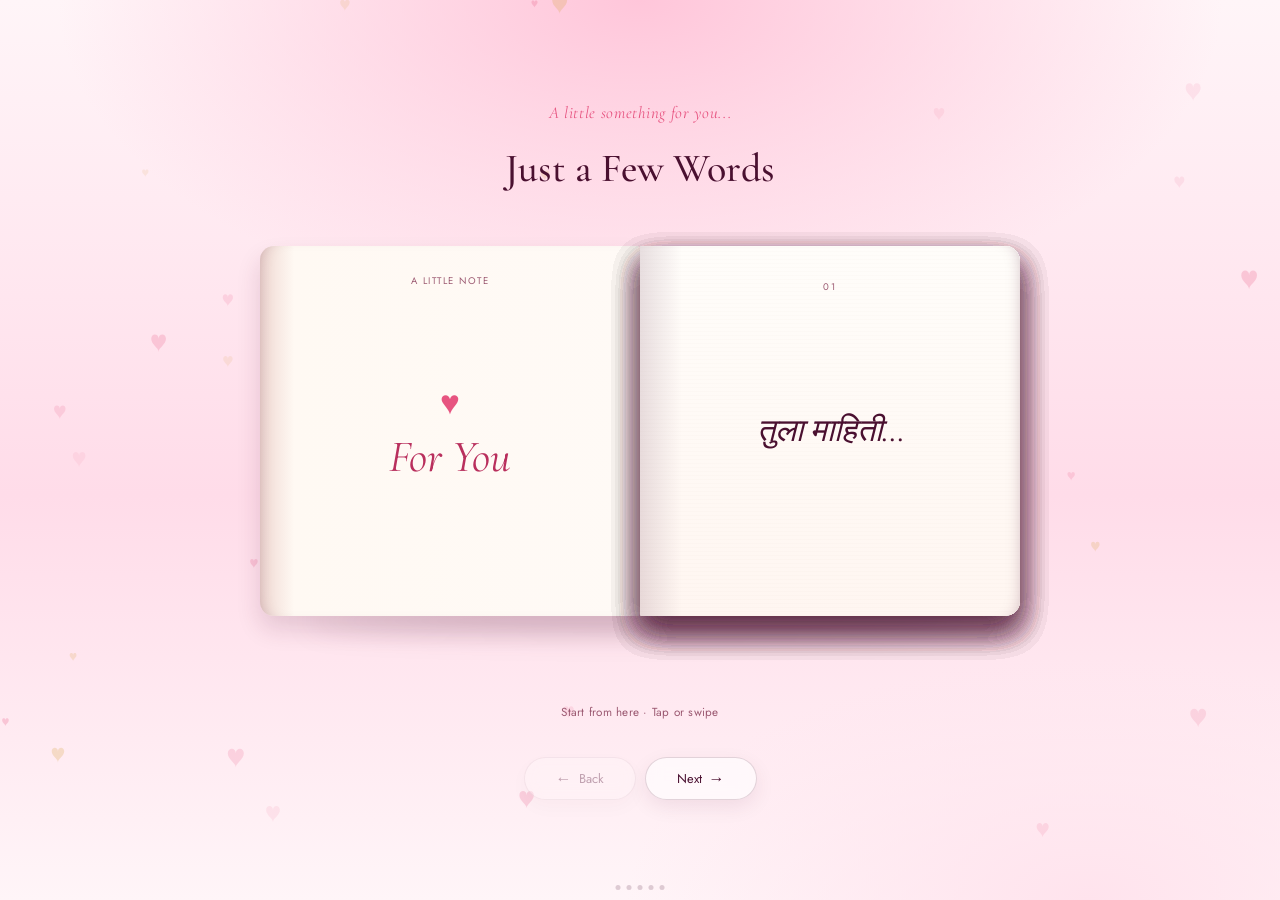
==== commit 81c40c65: "Update album.html" ====
--- a/album.html
+++ b/album.html
@@ -29,7 +29,7 @@
 <div class="page" data-i="3"><div class="face front"><div class="paper-inner"><span class="page-label">04</span><p>तुझं हसू...</p></div></div><div class="face back"><div class="paper-inner"></div></div></div>
 <div class="page" data-i="4"><div class="face front"><div class="paper-inner"><span class="page-label">05</span><p>एखाद्याला घायाळ करतील.</p></div></div><div class="face back"><div class="paper-inner"></div></div></div>
 <div class="page" data-i="5"><div class="face front"><div class="paper-inner"><span class="page-label">06</span><p>खरंच खूप भारी आहेस तू.</p></div></div><div class="face back"><div class="paper-inner"></div></div></div>
-<div class="page" data-i="6"><div class="face front"><div class="paper-inner"><span class="page-label">07</span><p>म्हणूनच Maybe I Like You. <span class="heart">♥</span></p></div></div><div class="face back"><div class="paper-inner"></div></div></div>
+<div class="page" data-i="6"><div class="face front"><div class="paper-inner"><span class="page-label">07</span><p>म्हणूनच Maybe I Love You. <span class="heart">♥</span></p></div></div><div class="face back"><div class="paper-inner"></div></div></div>
 <div class="page" data-i="7"><div class="face front"><div class="paper-inner"><span class="page-label">08</span><p>काही चुकलं असेल तर Sorry.</p></div></div><div class="face back"><div class="paper-inner"></div></div></div>
 <div class="page" data-i="8"><div class="face front"><div class="paper-inner"><span class="page-label">09</span><p>Once Again, Happy Birthday! <span class="emoji">🎂</span></p></div></div><div class="face back"><div class="paper-inner"></div></div></div>
 <div class="page" data-i="9"><div class="face front last-page"><div class="paper-inner"><span class="page-label">10</span><p>Have a Nice Day! <span class="emoji">✨</span></p><span class="bottom-heart">♥</span></div></div><div class="face back"><div class="paper-inner"></div></div></div>
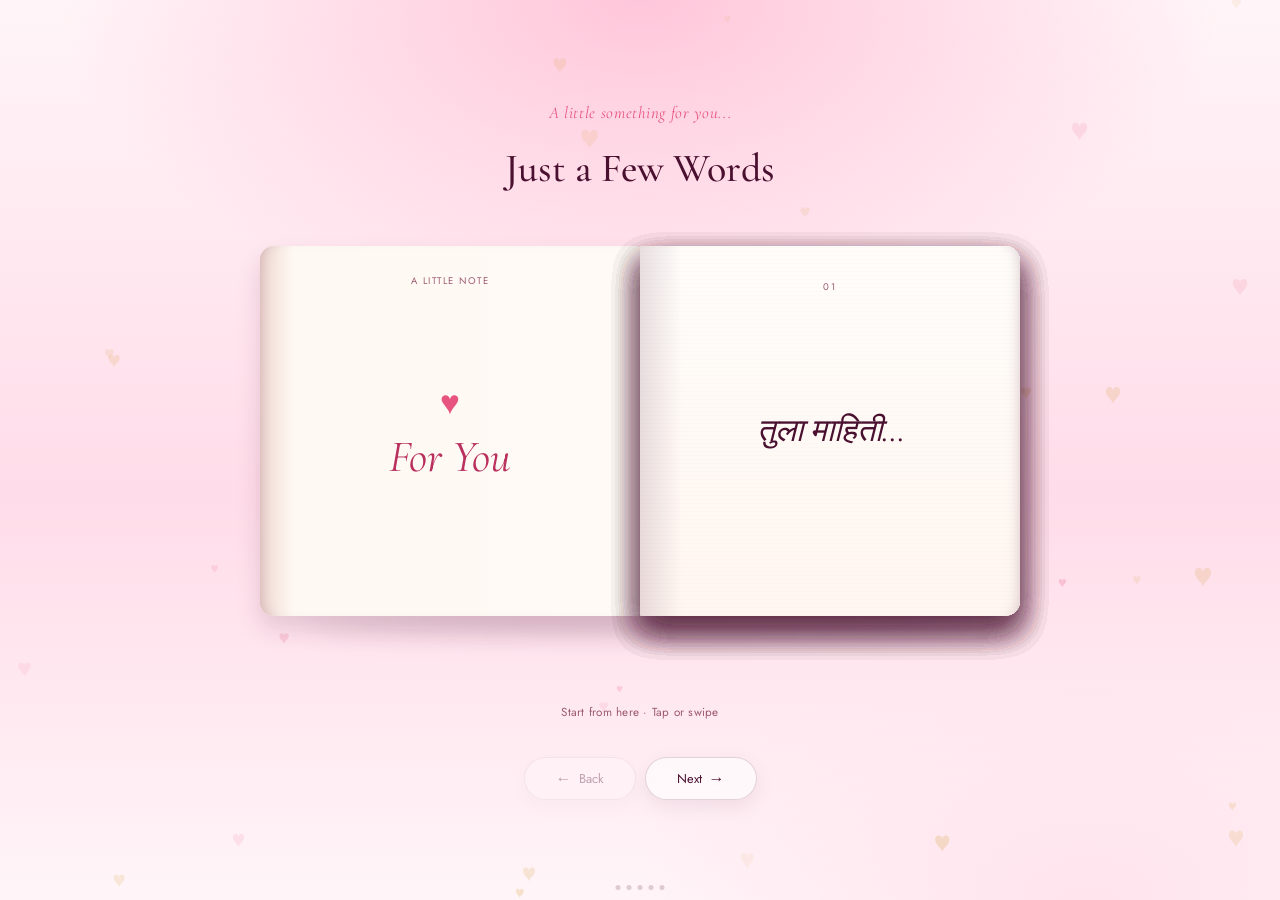
==== commit 60dcd166: "Update album.html" ====
--- a/album.html
+++ b/album.html
@@ -3,7 +3,7 @@
 <head>
 <meta charset="UTF-8">
 <meta name="viewport" content="width=device-width, initial-scale=1.0">
-<title>A Little Birthday Book</title>
+<title>Birthday Book</title>
 <link rel="stylesheet" href="album.css">
 </head>
 <body>
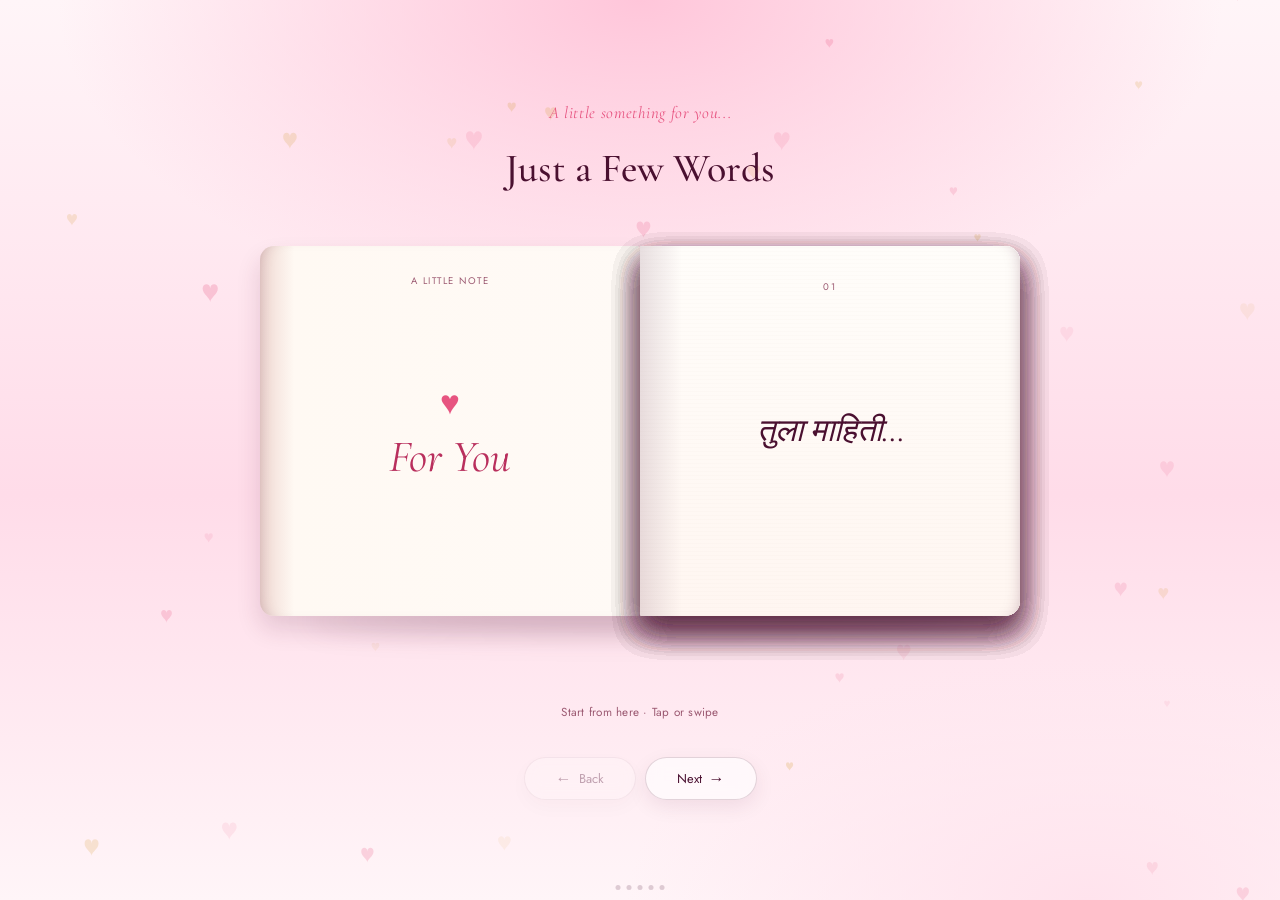
==== commit 29f4605a: "Update album.html" ====
--- a/album.html
+++ b/album.html
@@ -30,9 +30,9 @@
 <div class="page" data-i="4"><div class="face front"><div class="paper-inner"><span class="page-label">05</span><p>एखाद्याला घायाळ करतील.</p></div></div><div class="face back"><div class="paper-inner"></div></div></div>
 <div class="page" data-i="5"><div class="face front"><div class="paper-inner"><span class="page-label">06</span><p>खरंच खूप भारी आहेस तू.</p></div></div><div class="face back"><div class="paper-inner"></div></div></div>
 <div class="page" data-i="6"><div class="face front"><div class="paper-inner"><span class="page-label">07</span><p>म्हणूनच Maybe I Love You. <span class="heart">♥</span></p></div></div><div class="face back"><div class="paper-inner"></div></div></div>
-<div class="page" data-i="7"><div class="face front"><div class="paper-inner"><span class="page-label">08</span><p>काही चुकलं असेल तर Sorry.</p></div></div><div class="face back"><div class="paper-inner"></div></div></div>
-<div class="page" data-i="8"><div class="face front"><div class="paper-inner"><span class="page-label">09</span><p>Once Again, Happy Birthday! <span class="emoji">🎂</span></p></div></div><div class="face back"><div class="paper-inner"></div></div></div>
-<div class="page" data-i="9"><div class="face front last-page"><div class="paper-inner"><span class="page-label">10</span><p>Have a Nice Day! <span class="emoji">✨</span></p><span class="bottom-heart">♥</span></div></div><div class="face back"><div class="paper-inner"></div></div></div>
+<div class="page" data-i="7"><div class="face front"><div class="paper-inner"><span class="page-label">08</span><p>Sorry, If I hurt You....</p></div></div><div class="face back"><div class="paper-inner"></div></div></div>
+<div class="page" data-i="8"><div class="face front"><div class="paper-inner"><span class="page-label">09</span><p>Happy Birthday! <span class="emoji">🎂</span></p></div></div><div class="face back"><div class="paper-inner"></div></div></div>
+<div class="page" data-i="9"><div class="face front last-page"><div class="paper-inner"><span class="page-label">10</span><p>Enjoy ur special day<span class="emoji">✨</span></p><span class="bottom-heart">♥</span></div></div><div class="face back"><div class="paper-inner"></div></div></div>
 </div>
 </div>
 <div class="controls"><br><br><br>
